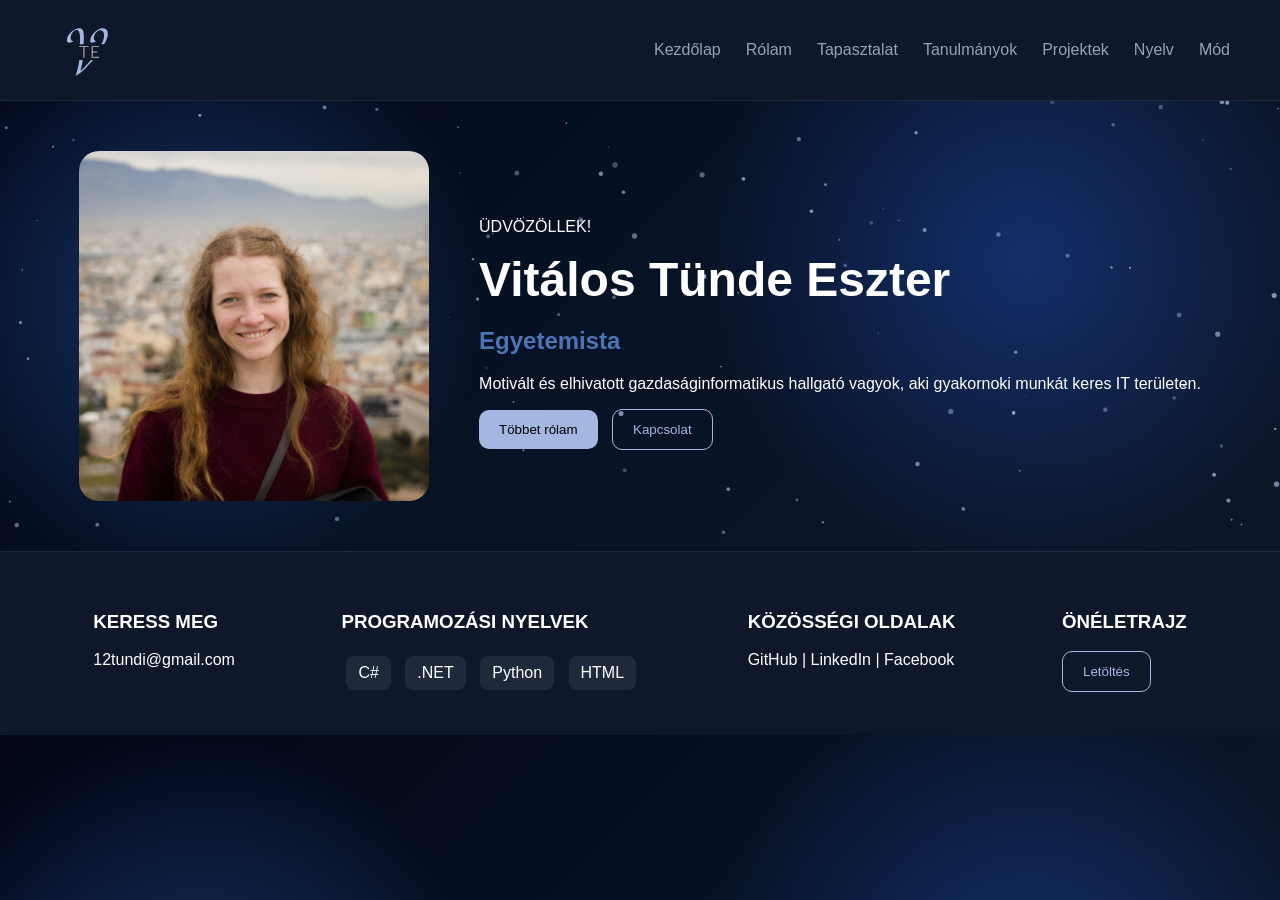
==== index.html @ da2421e7 "live footer contact links" ====
<!DOCTYPE html>
<html lang="hu">
<head>
    <meta charset="UTF-8">
    <meta name="viewport" content="width=device-width, initial-scale=1.0">
    <title>Vitálos Tünde Eszter</title>
    <link rel="icon" href="images/logo_sotet.ico" type="image/x-icon">

    <link rel="stylesheet" href="style.css">
</head>

<body>

<canvas id="stars-bg"></canvas>

<nav>
    <img src="images/logo_sotet.svg" alt="Logo">
    <ul>
        <li><a href="#">Kezdőlap</a></li>
        <li><a href="#">Rólam</a></li>
        <li><a href="#">Tapasztalat</a></li>
        <li><a href="#">Tanulmányok</a></li>
        <li><a href="#">Projektek</a></li>
        <li><a href="#">Nyelv</a></li>
        <li><a href="#">Mód</a></li>
    </ul>
</nav>


<section class="hero">
    <img src="images/profil.jpg" alt="profil kép">

    <div class="hero-text">
        <p>ÜDVÖZÖLLEK!</p>
        <h1>Vitálos Tünde Eszter</h1>
        <h2>Egyetemista</h2>

        <p>
            Motivált és elhivatott gazdaságinformatikus hallgató vagyok,
            aki gyakornoki munkát keres IT területen.
        </p>

        <button class="btn btn-primary">Többet rólam</button>
        <button class="btn btn-secondary">Kapcsolat</button>
    </div>
</section>


<footer>

    <div>
        <h3>KERESS MEG</h3>
        <p><a href="mailto:12tundi@gmail.com">12tundi@gmail.com</a></p>
    </div>

    <div>
        <h3>PROGRAMOZÁSI NYELVEK</h3>
        <span class="tag">C#</span>
        <span class="tag">.NET</span>
        <span class="tag">Python</span>
        <span class="tag">HTML</span>
    </div>

    <div>
        <h3>KÖZÖSSÉGI OLDALAK</h3>
        <p><a href="https://github.com/VitalosTunde" target="_blank" rel="noreferrer">GitHub</a> | <a href="https://www.linkedin.com/in/t%C3%BCnde-eszter-vit%C3%A1los-298bb1347/" target="_blank" rel="noreferrer">LinkedIn</a> | <a href="https://www.facebook.com/tundi.vitalos" target="_blank" rel="noreferrer">Facebook</a></p>
    </div>

    <div>
        <h3>ÖNÉLETRAJZ</h3>
        <button class="btn btn-secondary">Letöltés</button>
    </div>

</footer>

<script src="script.js"></script>
</body>
</html>
---- style.css ----
body {
    margin: 0;
    font-family: Arial, sans-serif;
    color: white;
    overflow-x: hidden;
    background:
        radial-gradient(circle at 80% 35%, rgba(37, 99, 235, 0.35), transparent 28%),
        radial-gradient(circle at 15% 40%, rgba(59, 130, 246, 0.32), transparent 25%),
        linear-gradient(135deg, #020617, #071225 45%, #0f172a);
}

#stars-bg {
    position: fixed;
    top: 0;
    left: 0;
    width: 100%;
    height: 100%;
    z-index: -2;
    pointer-events: none;
}

nav {
    display: flex;
    justify-content: space-between;
    align-items: center;
    padding: 20px 50px;
    background-color: #0f172a;
    border-bottom: 1px solid #1e293b;
}

nav img {
    height: 60px;
    width: auto;
}

nav ul {
    display: flex;
    list-style: none;
    gap: 25px;
}

nav a {
    text-decoration: none;
    color: #94a3b8;
}

nav a:hover {
    color: white;
}

.btn {
    transition: transform 0.2s ease, background-color 0.2s ease, color 0.2s ease;
}

.btn:hover {
    transform: scale(1.04);
}

footer a {
    color: white;
    text-decoration: none;
    transition: transform 0.2s ease, color 0.2s ease;
}

footer a:hover {
    color: #a4b7e0;
    transform: scale(1.04);
}

.hero {
    display: flex;
    align-items: center;
    justify-content: center;
    gap: 50px;
    padding: 50px;
}

.hero img {
    width: 350px;
    border-radius: 20px;
}

.hero-text h1 {
    font-size: 48px;
    margin: 10px 0;
}

.hero-text h2 {
    color: #4c75b6;
}

.btn {
    padding: 12px 20px;
    border-radius: 10px;
    border: none;
    cursor: pointer;
    margin-right: 10px;
}

.btn-primary {
    background: #a4b7e0;
    color: rgb(0, 0, 0);
}

.btn-secondary {
    background: transparent;
    border: 1px solid #a4b7e0;
    color: #a4b7e0;
}

footer {
    padding: 40px;
    display: flex;
    justify-content: space-around;
    border-top: 1px solid #1e293b;
    background-color: #0f172a;
}

.tag {
    background: #1e293b;
    padding: 8px 12px;
    border-radius: 8px;
    display: inline-block;
    margin: 5px;
}
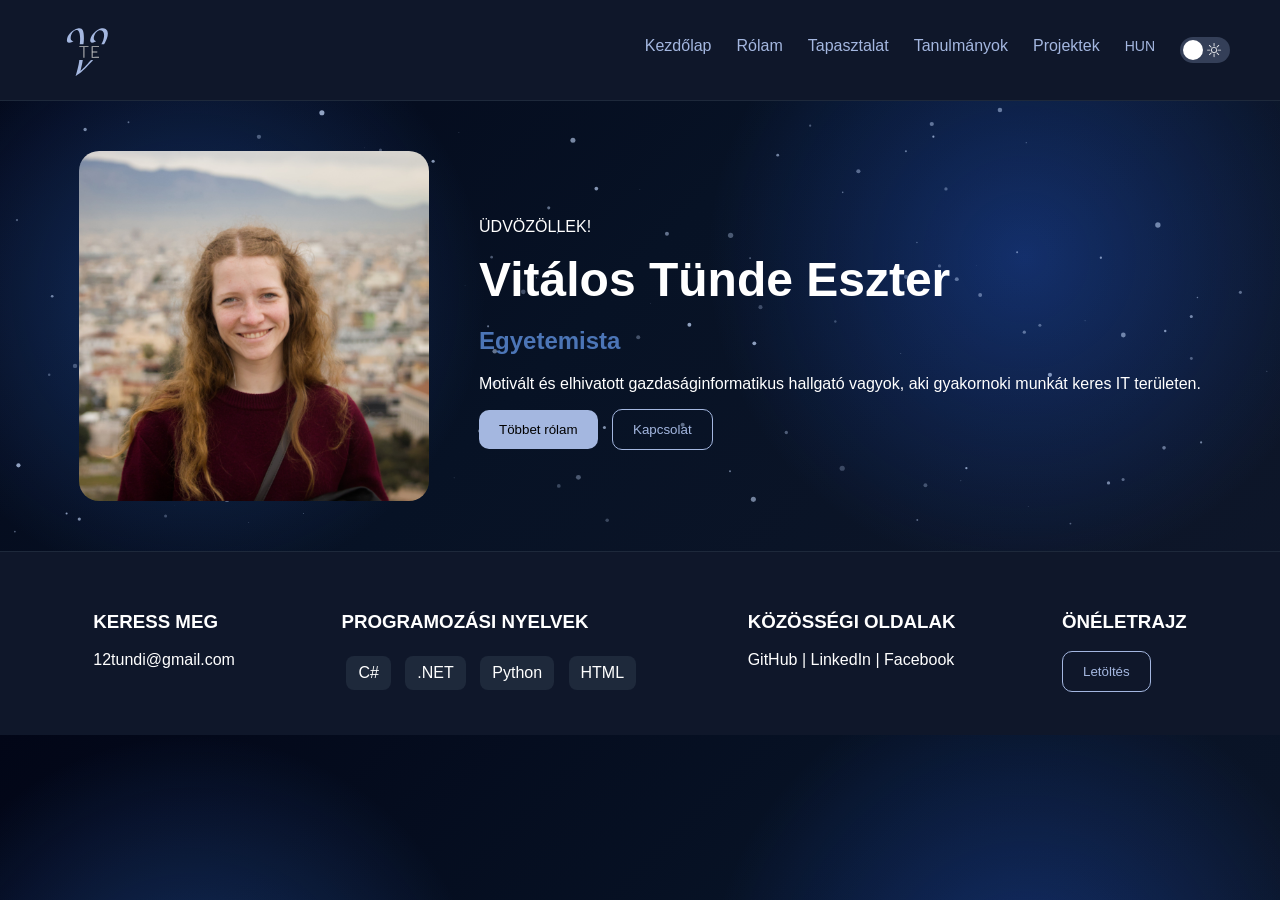
==== commit c19c3537: "Add light mode and translations" ====
--- a/index.html
+++ b/index.html
@@ -4,7 +4,7 @@
     <meta charset="UTF-8">
     <meta name="viewport" content="width=device-width, initial-scale=1.0">
     <title>Vitálos Tünde Eszter</title>
-    <link rel="icon" href="images/logo_sotet.ico" type="image/x-icon">
+    <link rel="icon" href="images/favicon.ico" type="image/x-icon">
 
     <link rel="stylesheet" href="style.css">
 </head>
@@ -21,8 +21,22 @@
         <li><a href="#">Tapasztalat</a></li>
         <li><a href="#">Tanulmányok</a></li>
         <li><a href="#">Projektek</a></li>
-        <li><a href="#">Nyelv</a></li>
-        <li><a href="#">Mód</a></li>
+        <li class="language-selector">
+            <span class="current-lang">HUN</span>
+            <div class="dropdown-menu">
+                <img src="images/english.svg" alt="English" onclick="changeLanguage('en')">
+                <img src="images/german.svg" alt="Deutsch" onclick="changeLanguage('de')">
+            </div>
+        </li>
+        <li class="mode-switch">
+            <label class="switch">
+                <input type="checkbox" id="mode-toggle" onclick="toggleMode()">
+                <span class="slider">
+                    <span class="icon sun"></span>
+                    <span class="icon moon"></span>
+                </span>
+            </label>
+        </li>
     </ul>
 </nav>
 
--- a/style.css
+++ b/style.css
@@ -1,12 +1,51 @@
+:root {
+    --bg-gradient: radial-gradient(circle at 80% 35%, rgba(37, 99, 235, 0.35), transparent 28%), radial-gradient(circle at 15% 40%, rgba(59, 130, 246, 0.32), transparent 25%), linear-gradient(135deg, #020617, #071225 45%, #0f172a);
+    --text-color: white;
+    --nav-bg: #0f172a;
+    --nav-border: #1e293b;
+    --nav-link-color: #a4b7e0;
+    --nav-link-color-rgb: 164, 183, 224;
+    --nav-link-hover: white;
+    --footer-link-hover: #a4b7e0;
+    --star-color: rgba(200, 220, 255, 1);
+    --btn-primary-bg: #a4b7e0;
+    --btn-primary-color: rgb(0, 0, 0);
+    --btn-secondary-bg: transparent;
+    --btn-secondary-border: #a4b7e0;
+    --btn-secondary-color: #a4b7e0;
+    --footer-bg: #0f172a;
+    --footer-border: #1e293b;
+    --tag-bg: #1e293b;
+    --hero-h2-color: #4c75b6;
+}
+
+.light-mode {
+    --bg-gradient: radial-gradient(circle at 80% 35%, rgba(26, 66, 151, 0.35), transparent 28%), radial-gradient(circle at 15% 40%, rgba(18, 40, 89, 0.35), transparent 25%), linear-gradient(135deg, #f8fafc, #e2e8f0 45%, #cbd5e1);
+    --text-color: #1e293b;
+    --nav-bg: #b8c6e3;
+    --nav-border: #9cb8dc;
+    --nav-link-color: #2d3c57;
+    --nav-link-color-rgb: 45, 60, 87;
+    --nav-link-hover: #000000;
+    --footer-link-hover: #eef6ff;
+    --star-color: rgb(0, 33, 91);
+    --btn-primary-bg: #1e293b;
+    --btn-primary-color: white;
+    --btn-secondary-bg: transparent;
+    --btn-secondary-border: #1e293b;
+    --btn-secondary-color: #1e293b;
+    --footer-bg: #b8c6e3;
+    --footer-border: #9cb8dc;
+    --tag-bg: #e2e8f0;
+    --hero-h2-color: #4c75b6;
+}
+
 body {
     margin: 0;
     font-family: Arial, sans-serif;
-    color: white;
+    color: var(--text-color);
     overflow-x: hidden;
-    background:
-        radial-gradient(circle at 80% 35%, rgba(37, 99, 235, 0.35), transparent 28%),
-        radial-gradient(circle at 15% 40%, rgba(59, 130, 246, 0.32), transparent 25%),
-        linear-gradient(135deg, #020617, #071225 45%, #0f172a);
+    background: var(--bg-gradient);
 }
 
 #stars-bg {
@@ -24,8 +63,8 @@
     justify-content: space-between;
     align-items: center;
     padding: 20px 50px;
-    background-color: #0f172a;
-    border-bottom: 1px solid #1e293b;
+    background-color: var(--nav-bg);
+    border-bottom: 1px solid var(--nav-border);
 }
 
 nav img {
@@ -41,11 +80,139 @@
 
 nav a {
     text-decoration: none;
-    color: #94a3b8;
-}
-
-nav a:hover {
-    color: white;
+    color: var(--nav-link-color);
+}
+
+nav a:hover,
+.current-lang:hover {
+    color: var(--nav-link-hover);
+}
+
+.language-selector {
+    position: relative;
+}
+
+.current-lang {
+    cursor: pointer;
+    font-size: 14px;
+    color: var(--nav-link-color);
+    transition: color 0.2s ease;
+}
+
+.current-lang:hover {
+    color: var(--nav-link-hover);
+}
+
+.mode-switch {
+    display: flex;
+    align-items: center;
+}
+
+.switch {
+    position: relative;
+    display: inline-block;
+    width: 50px;
+    height: 26px;
+}
+
+.switch input {
+    opacity: 0;
+    width: 0;
+    height: 0;
+}
+
+.slider {
+    position: absolute;
+    cursor: pointer;
+    top: 0;
+    left: 0;
+    right: 0;
+    bottom: 0;
+    background-color: rgba(var(--nav-link-color-rgb), 0.25);
+    border-radius: 34px;
+    transition: background-color 0.3s ease;
+}
+
+.slider:before {
+    position: absolute;
+    content: "";
+    height: 20px;
+    width: 20px;
+    left: 3px;
+    bottom: 3px;
+    background-color: white;
+    border-radius: 50%;
+    transition: transform 0.3s ease, background-color 0.3s ease;
+}
+
+.slider .icon {
+    position: absolute;
+    width: 16px;
+    height: 16px;
+    top: 5px;
+    opacity: 0.9;
+    transition: opacity 0.3s ease;
+}
+
+.slider .icon.sun {
+    left: 8px;
+    background-image: url("images/hold.svg");
+    background-size: contain;
+    background-repeat: no-repeat;
+}
+
+.slider .icon.moon {
+    right: 8px;
+    background-image: url("images/nap.svg");
+    background-size: contain;
+    background-repeat: no-repeat;
+}
+
+input:checked + .slider {
+    background-color: rgba(var(--nav-link-color-rgb), 0.45);
+}
+
+input:checked + .slider:before {
+    transform: translateX(24px);
+}
+
+input:not(:checked) + .slider .icon.sun,
+input:checked + .slider .icon.moon {
+    opacity: 0;
+}
+
+input:not(:checked) + .slider .icon.moon,
+input:checked + .slider .icon.sun {
+    opacity: 0.9;
+}
+
+.dropdown-menu {
+    position: absolute;
+    top: 100%;
+    right: 0;
+    background-color: var(--nav-bg);
+    border: 1px solid var(--nav-border);
+    border-radius: 8px;
+    padding: 10px;
+    display: none;
+    flex-direction: column;
+    gap: 10px;
+    z-index: 1000;
+}
+
+.language-selector:hover .dropdown-menu {
+    display: flex;
+}
+
+.dropdown-menu img {
+    width: 30px;
+    height: 20px;
+    cursor: pointer;
+    transition: transform 0.2s ease;
+}
+
+.dropdown-menu img:hover {
+    transform: scale(1.1);
 }
 
 .btn {
@@ -57,13 +224,13 @@
 }
 
 footer a {
-    color: white;
+    color: var(--text-color);
     text-decoration: none;
     transition: transform 0.2s ease, color 0.2s ease;
 }
 
 footer a:hover {
-    color: #a4b7e0;
+    color: var(--footer-link-hover);
     transform: scale(1.04);
 }
 
@@ -86,7 +253,7 @@
 }
 
 .hero-text h2 {
-    color: #4c75b6;
+    color: var(--hero-h2-color);
 }
 
 .btn {
@@ -98,28 +265,28 @@
 }
 
 .btn-primary {
-    background: #a4b7e0;
-    color: rgb(0, 0, 0);
+    background: var(--btn-primary-bg);
+    color: var(--btn-primary-color);
 }
 
 .btn-secondary {
-    background: transparent;
-    border: 1px solid #a4b7e0;
-    color: #a4b7e0;
+    background: var(--btn-secondary-bg);
+    border: 1px solid var(--btn-secondary-border);
+    color: var(--btn-secondary-color);
 }
 
 footer {
     padding: 40px;
     display: flex;
     justify-content: space-around;
-    border-top: 1px solid #1e293b;
-    background-color: #0f172a;
+    border-top: 1px solid var(--footer-border);
+    background-color: var(--footer-bg);
 }
 
 .tag {
-    background: #1e293b;
+    background: var(--tag-bg);
     padding: 8px 12px;
     border-radius: 8px;
     display: inline-block;
     margin: 5px;
-}+}
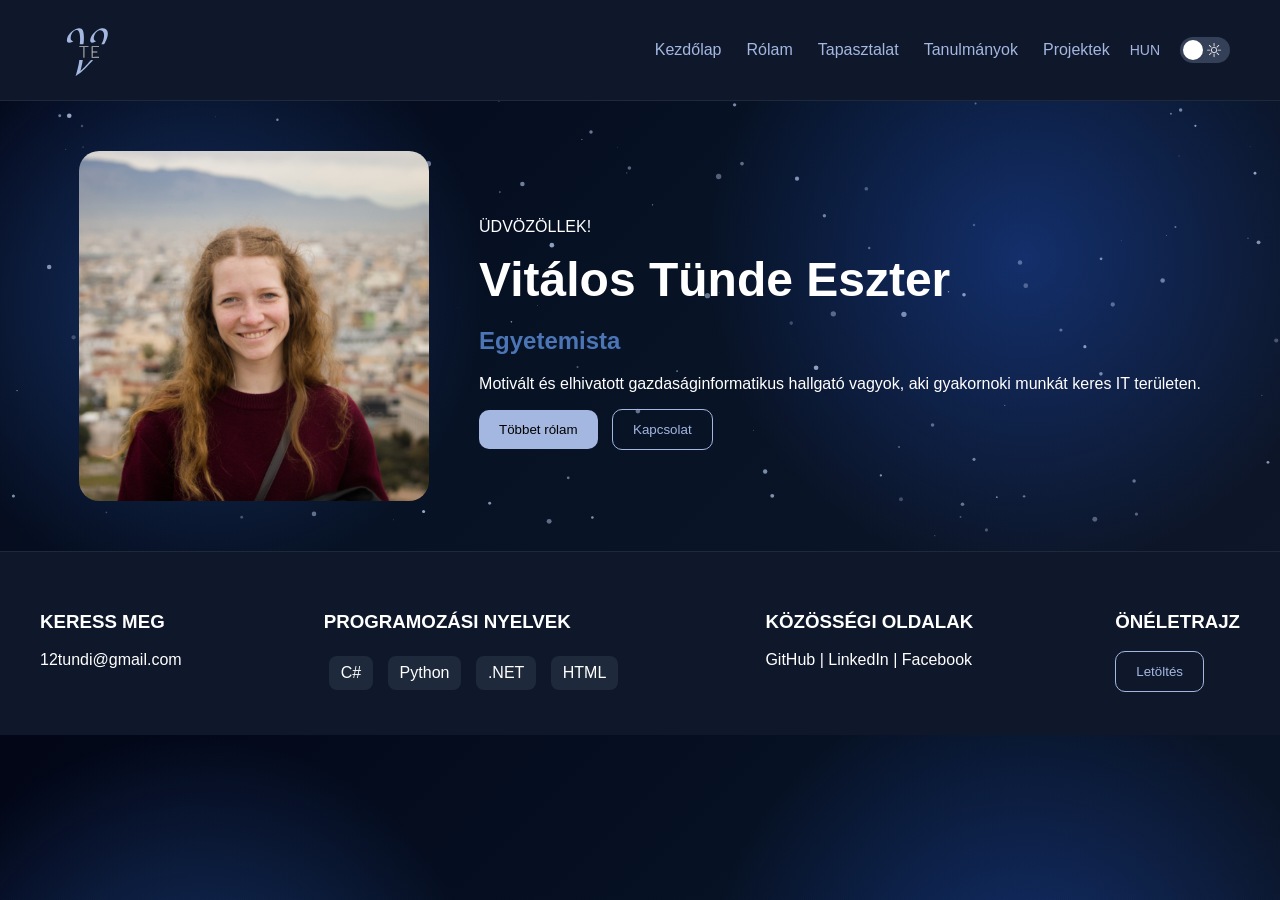
==== commit fdeee032: "responsive web design" ====
--- a/index.html
+++ b/index.html
@@ -15,29 +15,52 @@
 
 <nav>
     <img src="images/logo_sotet.svg" alt="Logo">
-    <ul>
-        <li><a href="#">Kezdőlap</a></li>
-        <li><a href="#">Rólam</a></li>
-        <li><a href="#">Tapasztalat</a></li>
-        <li><a href="#">Tanulmányok</a></li>
-        <li><a href="#">Projektek</a></li>
-        <li class="language-selector">
-            <span class="current-lang">HUN</span>
-            <div class="dropdown-menu">
-                <img src="images/english.svg" alt="English" onclick="changeLanguage('en')">
-                <img src="images/german.svg" alt="Deutsch" onclick="changeLanguage('de')">
+    <div class = "menu-container">
+        <ul class="nav-links">
+            <li><a href="#">Kezdőlap</a></li>
+            <li><a href="#">Rólam</a></li>
+            <li><a href="#">Tapasztalat</a></li>
+            <li><a href="#">Tanulmányok</a></li>
+            <li><a href="#">Projektek</a></li>
+        </ul>
+
+        <div class="nav-actions">
+            <div class="language-selector">
+                <span class="current-lang">HUN</span>
+                <div class="dropdown-menu">
+                    <img src="images/english.svg" alt="English" onclick="changeLanguage('en')">
+                    <img src="images/german.svg" alt="Deutsch" onclick="changeLanguage('de')">
+                </div>
             </div>
-        </li>
-        <li class="mode-switch">
-            <label class="switch">
-                <input type="checkbox" id="mode-toggle" onclick="toggleMode()">
-                <span class="slider">
-                    <span class="icon sun"></span>
-                    <span class="icon moon"></span>
-                </span>
-            </label>
-        </li>
-    </ul>
+
+            <div class="mode-switch">
+                <label class="switch">
+                    <input type="checkbox" id="mode-toggle" onclick="toggleMode()">
+                    <span class="slider">
+                        <span class="icon sun"></span>
+                        <span class="icon moon"></span>
+                    </span>
+                </label>
+            </div>
+
+            <div class="hamburger-menu">
+                <div class="hamburger">
+                    <span></span>
+                    <span></span>
+                    <span></span>
+                </div>
+
+                <ul class="hamburger-dropdown">
+                    <li><a href="#">Kezdőlap</a></li>
+                    <li><a href="#">Rólam</a></li>
+                    <li><a href="#">Tapasztalat</a></li>
+                    <li><a href="#">Tanulmányok</a></li>
+                    <li><a href="#">Projektek</a></li>
+                </ul>
+            </div>
+        </div>
+    </div>
+
 </nav>
 
 
@@ -54,8 +77,10 @@
             aki gyakornoki munkát keres IT területen.
         </p>
 
-        <button class="btn btn-primary">Többet rólam</button>
-        <button class="btn btn-secondary">Kapcsolat</button>
+        <div class="hero-buttons">
+            <button class="btn btn-primary">Többet rólam</button>
+            <button class="btn btn-secondary">Kapcsolat</button>
+        </div>
     </div>
 </section>
 
@@ -70,8 +95,8 @@
     <div>
         <h3>PROGRAMOZÁSI NYELVEK</h3>
         <span class="tag">C#</span>
+        <span class="tag">Python</span>
         <span class="tag">.NET</span>
-        <span class="tag">Python</span>
         <span class="tag">HTML</span>
     </div>
 
--- a/style.css
+++ b/style.css
@@ -67,10 +67,16 @@
     border-bottom: 1px solid var(--nav-border);
 }
 
+nav div {
+    display: flex;
+    align-items: right;
+    gap: 20px;
+}
+
 nav img {
     height: 60px;
     width: auto;
-}
+}   
 
 nav ul {
     display: flex;
@@ -81,6 +87,66 @@
 nav a {
     text-decoration: none;
     color: var(--nav-link-color);
+}
+
+.nav-actions {
+    display: flex;
+    align-items: center;
+    gap: 20px;
+}
+
+.hamburger-menu {
+    position: relative;
+    display: none;
+}
+
+.hamburger {
+    display: flex;
+    flex-direction: column;
+    gap: 5px;
+    cursor: pointer;
+}
+
+.hamburger span {
+    width: 33px;
+    height: 3px;
+    background-color: var(--nav-link-color);
+    border-radius: 999px;
+}
+
+.hamburger-dropdown {
+    position: absolute;
+    top: 100%;
+    right: 0;
+    background-color: var(--nav-bg);
+    border: 1px solid var(--nav-border);
+    border-radius: 8px;
+    padding: 18px 25px;
+    margin: 0 0 0 0;
+    display: none;
+    flex-direction: column;
+    gap: 18px;
+    z-index: 1000;
+    min-width: 180px;
+    list-style: none;
+}
+
+.hamburger-dropdown li {
+    text-align: center;
+}
+
+.hamburger-dropdown a {
+    color: var(--nav-link-color);
+    text-decoration: none;
+    font-size: 20px;
+}
+
+.hamburger-dropdown a:hover {
+    color: var(--nav-link-hover);
+}
+
+.hamburger-menu:hover .hamburger-dropdown {
+    display: flex;
 }
 
 nav a:hover,
@@ -97,6 +163,7 @@
     font-size: 14px;
     color: var(--nav-link-color);
     transition: color 0.2s ease;
+    place-content: center;
 }
 
 .current-lang:hover {
@@ -242,11 +309,6 @@
     padding: 50px;
 }
 
-.hero img {
-    width: 350px;
-    border-radius: 20px;
-}
-
 .hero-text h1 {
     font-size: 48px;
     margin: 10px 0;
@@ -278,7 +340,7 @@
 footer {
     padding: 40px;
     display: flex;
-    justify-content: space-around;
+    justify-content: space-between;
     border-top: 1px solid var(--footer-border);
     background-color: var(--footer-bg);
 }
@@ -290,3 +352,259 @@
     display: inline-block;
     margin: 5px;
 }
+
+@media (max-width: 800px) {
+
+    .nav-links {
+        display: none;
+    }
+
+    .hamburger-menu {
+        display: block;
+    }
+
+    .hero img {
+        width: 200px;
+        border-radius: 20px;
+    } 
+    .hero {
+        flex-direction: column;
+        align-items: center;
+        justify-content: flex-start;
+        gap: 20px;
+        padding: 40px 24px;
+        text-align: center;
+    }
+
+    .hero img {
+        width: min(78vw, 280px);
+        border-radius: 18px;
+        order: 2;
+        margin: 4px 0 8px;
+    }
+
+    .hero-text {
+        display: contents;
+    }
+
+    .hero-text p:first-child {
+        order: 0;
+        font-size: 16px;
+        margin: 0 0 4px;
+        letter-spacing: 1px;
+    }
+
+    .hero-text h1 {
+        order: 1;
+        width: calc(100vw - 32px);
+        max-width: none;
+        font-size: clamp(35px, 8vw, 55px);
+        line-height: 1.05;
+        margin: 0 auto;
+        text-align: center;
+    }
+
+    .hero-text h2 {
+        order: 3;
+        font-size: 24px;
+        margin: 0 0 6px;
+    }
+
+    .hero-text p:not(:first-child) {
+        order: 4;
+        max-width: none;
+        font-size: 18px;
+        line-height: 1.35;
+        margin: 0 auto 10px;
+        text-align: center;
+    }
+
+    .hero-buttons {
+        order: 5;
+        display: flex;
+        justify-content: center;
+        gap: 10px;
+        width: calc(100vw - 32px);
+        margin-top: 8px;
+    }
+
+    .hero .btn {
+        width: 130px;
+        margin: 0;
+        padding: 10px 12px;
+        font-size: 15px;
+    }
+
+    :root {
+        --bg-gradient:
+            radial-gradient(circle at 8% 18%, rgba(37, 99, 235, 0.35), transparent 32%),
+            radial-gradient(circle at 95% 72%, rgba(59, 130, 246, 0.32), transparent 34%),
+            linear-gradient(135deg, #020617, #071225 45%, #0f172a);
+    }
+
+    .light-mode {
+        --bg-gradient:
+            radial-gradient(circle at 8% 18%, rgba(26, 66, 151, 0.35), transparent 32%),
+            radial-gradient(circle at 95% 72%, rgba(18, 40, 89, 0.35), transparent 34%),
+            linear-gradient(135deg, #f8fafc, #e2e8f0 45%, #cbd5e1);
+    }
+
+    footer {
+        display: flex;
+        flex-direction: column;
+        align-items: center;
+        gap: 32px;
+        padding: 35px 24px;
+        text-align: center;
+    }
+
+    footer > div {
+        width: 100%;
+        display: flex;
+        flex-direction: column;
+        align-items: center;
+        text-align: center;
+    }
+
+    footer h3 {
+        font-size: 18px;
+        margin: 0 0 14px;
+        text-align: center;
+    }
+
+    footer p {
+        margin: 0;
+        font-size: 15px;
+        line-height: 1.4;
+    }
+
+    footer a {
+        text-align: center;
+    }
+
+    footer > div:nth-child(2) {
+        display: flex;
+        flex-direction: row;
+        flex-wrap: wrap;
+        justify-content: center;
+        gap: 8px;
+        max-width: 250px;
+    }
+
+    footer > div:nth-child(2) h3 {
+        width: 100%;
+        flex-basis: 100%;
+    }
+
+    footer .tag {
+        display: inline-block;
+        margin: 0;
+        font-size: 12px;
+        padding: 7px 11px;
+        border-radius: 8px;
+    }
+
+    footer > div:nth-child(3) p {
+        white-space: normal;
+        max-width: 260px;
+    }
+
+    footer > div:nth-child(4) .btn {
+        margin: 0;
+        width: 140px;
+    }
+
+}
+
+
+@media (min-width: 801px) and (max-width: 1024px) {
+
+    .nav-links {
+        display: none;
+    }
+
+    .hamburger-menu {
+        display: block;
+    }
+
+    .hero img {
+        width: 280px;
+        border-radius: 20px;
+    } 
+
+    footer {
+        display: grid;
+        grid-template-columns: repeat(4, 1fr);
+        gap: 20px;
+        padding: 30px 25px;
+        text-align: center;
+        align-items: start;
+    }
+
+    footer > div {
+        display: flex;
+        flex-direction: column;
+        align-items: center;
+        text-align: center;
+    }
+
+    footer h3 {
+        text-align: center;
+        width: 100%;
+        font-size: 17px;
+    }
+
+    footer a {
+        text-align: center;
+    }
+
+    footer > div:nth-child(2) {
+        display: grid;
+        grid-template-columns: repeat(4, auto);
+        justify-content: center;
+        justify-items: center;
+        column-gap: 6px;
+        row-gap: 10px;
+    }
+
+    footer > div:nth-child(2) h3 {
+        grid-column: 1 / -1;
+    }
+
+    footer > div:nth-child(2) .tag {
+        display: inline-block;
+        width: fit-content;
+        margin: 0;
+        padding: 5px 7px;
+        font-size: 13px;
+        white-space: nowrap;
+    }
+
+    footer > div:nth-child(3) p {
+        white-space: nowrap;
+        margin: 16px 0 0;
+    }
+
+    footer > div:nth-child(3) a {
+        display: inline;
+        white-space: nowrap;
+    }
+
+}
+
+@media (min-width: 1025px) {
+
+    .nav-links {
+        display: flex;
+    }
+
+    .hamburger-menu {
+        display: none;
+    }
+
+    .hero img {
+        width: 350px;
+        border-radius: 20px;
+    }  
+
+}
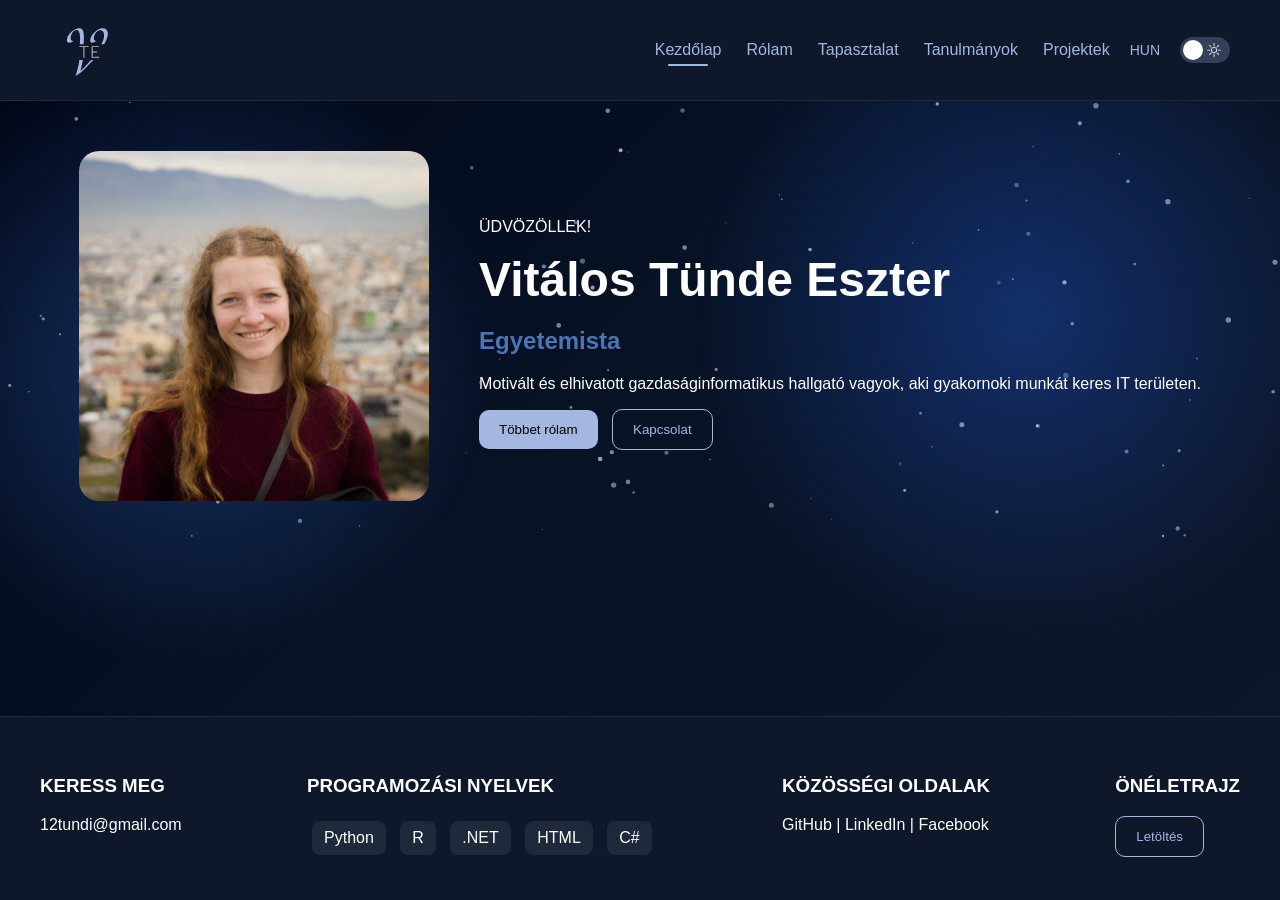
==== commit 26c7b881: "Add multilingual experience and education views" ====
--- a/index.html
+++ b/index.html
@@ -17,10 +17,10 @@
     <img src="images/logo_sotet.svg" alt="Logo">
     <div class = "menu-container">
         <ul class="nav-links">
-            <li><a href="#">Kezdőlap</a></li>
+            <li><a href="#home" aria-current="page">Kezdőlap</a></li>
             <li><a href="#">Rólam</a></li>
-            <li><a href="#">Tapasztalat</a></li>
-            <li><a href="#">Tanulmányok</a></li>
+            <li><a href="#experience">Tapasztalat</a></li>
+            <li><a href="#studies">Tanulmányok</a></li>
             <li><a href="#">Projektek</a></li>
         </ul>
 
@@ -51,10 +51,10 @@
                 </div>
 
                 <ul class="hamburger-dropdown">
-                    <li><a href="#">Kezdőlap</a></li>
+                    <li><a href="#home" aria-current="page">Kezdőlap</a></li>
                     <li><a href="#">Rólam</a></li>
-                    <li><a href="#">Tapasztalat</a></li>
-                    <li><a href="#">Tanulmányok</a></li>
+                    <li><a href="#experience">Tapasztalat</a></li>
+                    <li><a href="#studies">Tanulmányok</a></li>
                     <li><a href="#">Projektek</a></li>
                 </ul>
             </div>
@@ -64,7 +64,8 @@
 </nav>
 
 
-<section class="hero">
+<main>
+<section class="hero" id="home">
     <img src="images/profil.jpg" alt="profil kép">
 
     <div class="hero-text">
@@ -83,7 +84,9 @@
         </div>
     </div>
 </section>
-
+<section class="timeline-page" id="experience" aria-labelledby="experience-title" hidden></section>
+<section class="timeline-page" id="studies" aria-labelledby="studies-title" hidden></section>
+</main>
 
 <footer>
 
@@ -94,10 +97,15 @@
 
     <div>
         <h3>PROGRAMOZÁSI NYELVEK</h3>
+        <span class="tag-row">
+        <span class="tag">Python</span>
+        <span class="tag">R</span>
+        <span class="tag">.NET</span>
+        </span>
+        <span class="tag-row">
+        <span class="tag">HTML</span>
         <span class="tag">C#</span>
-        <span class="tag">Python</span>
-        <span class="tag">.NET</span>
-        <span class="tag">HTML</span>
+        </span>
     </div>
 
     <div>
--- a/style.css
+++ b/style.css
@@ -40,12 +40,153 @@
     --hero-h2-color: #4c75b6;
 }
 
+html {
+    min-height: 100%;
+}
+
 body {
     margin: 0;
     font-family: Arial, sans-serif;
     color: var(--text-color);
     overflow-x: hidden;
     background: var(--bg-gradient);
+    background-attachment: fixed;
+    min-height: 100vh;
+    display: flex;
+    flex-direction: column;
+}
+
+main {
+    flex: 1;
+    min-width: 0;
+}
+
+[hidden] {
+    display: none !important;
+}
+
+.timeline-page {
+    box-sizing: border-box;
+    width: min(100%, 1000px);
+    margin: 0 auto;
+    padding: 64px 40px 80px;
+}
+
+.timeline-page > h1 {
+    font-family: Georgia, 'Times New Roman', serif;
+    font-size: clamp(36px, 5vw, 56px);
+    line-height: 1.15;
+    margin: 0 0 40px;
+    overflow-wrap: anywhere;
+}
+
+.timeline {
+    position: relative;
+    list-style: none;
+    padding: 0 0 0 36px;
+    margin: 0;
+    display: grid;
+    gap: 20px;
+}
+
+.timeline::before {
+    content: '';
+    position: absolute;
+    top: 12px;
+    bottom: 12px;
+    left: 6px;
+    width: 2px;
+    background: linear-gradient(var(--nav-link-color), var(--hero-h2-color));
+    border-radius: 2px;
+}
+
+.timeline-card {
+    position: relative;
+    padding: 28px 30px;
+    border: 1px solid rgba(var(--nav-link-color-rgb), 0.18);
+    border-radius: 18px;
+    background: #0f172a;
+    box-shadow: 0 8px 28px rgba(2, 6, 23, 0.12);
+    overflow-wrap: anywhere;
+}
+
+.timeline-card::before {
+    content: '';
+    position: absolute;
+    left: -37px;
+    top: 33px;
+    width: 10px;
+    height: 10px;
+    border-radius: 50%;
+    background: var(--nav-link-color);
+    border: 2px solid var(--nav-bg);
+    box-shadow: 0 0 0 3px rgba(var(--nav-link-color-rgb), 0.13);
+}
+
+.timeline-card h2 {
+    margin: 0 0 10px;
+    font-size: 21px;
+    line-height: 1.4;
+}
+
+.timeline-card p {
+    margin: 6px 0;
+    color: var(--nav-link-color);
+    font-size: 16px;
+    line-height: 1.6;
+}
+
+.timeline-date {
+    display: block;
+    margin-top: 6px;
+    color: #fff;
+    font-size: 16px;
+    font-style: italic;
+    font-weight: 400;
+    line-height: 1.6;
+}
+
+.light-mode .timeline-card {
+    background: var(--nav-bg);
+    border-color: var(--hero-h2-color);
+    color: var(--text-color);
+}
+
+.light-mode .timeline-card p {
+    color: var(--nav-link-color);
+}
+
+.light-mode .timeline-date {
+    color: var(--text-color);
+}
+
+@media (max-width: 800px) {
+    .timeline-page {
+        padding: 40px 24px 56px;
+    }
+
+    .timeline-page > h1 {
+        margin-bottom: 28px;
+    }
+
+    .timeline {
+        padding-left: 26px;
+        gap: 16px;
+    }
+
+    .timeline-card {
+        padding: 22px 20px;
+        border-radius: 14px;
+    }
+
+    .timeline-card::before {
+        left: -27px;
+        top: 27px;
+    }
+
+    .timeline-card h2 {
+        font-size: 19px;
+    }
 }
 
 #stars-bg {
@@ -145,7 +286,24 @@
     color: var(--nav-link-hover);
 }
 
-.hamburger-menu:hover .hamburger-dropdown {
+nav a[aria-current="page"] {
+    position: relative;
+    display: inline-block;
+}
+
+nav a[aria-current="page"]::after {
+    content: "";
+    position: absolute;
+    left: 20%;
+    right: 20%;
+    bottom: -7px;
+    height: 2px;
+    border-radius: 999px;
+    background-color: var(--nav-link-color);
+}
+
+.hamburger-menu:hover .hamburger-dropdown,
+.hamburger-menu.open .hamburger-dropdown {
     display: flex;
 }
 
@@ -267,7 +425,8 @@
     z-index: 1000;
 }
 
-.language-selector:hover .dropdown-menu {
+.language-selector:hover .dropdown-menu,
+.language-selector.open .dropdown-menu {
     display: flex;
 }
 
@@ -483,17 +642,27 @@
     }
 
     footer > div:nth-child(2) {
-        display: flex;
-        flex-direction: row;
-        flex-wrap: wrap;
+        display: grid;
+        grid-template-columns: repeat(6, 1fr);
         justify-content: center;
         gap: 8px;
         max-width: 250px;
     }
 
     footer > div:nth-child(2) h3 {
-        width: 100%;
-        flex-basis: 100%;
+        grid-column: 1 / -1;
+    }
+
+    footer > div:nth-child(2) .tag {
+        grid-column: span 2;
+    }
+
+    footer > div:nth-child(2) .tag:nth-of-type(4) {
+        grid-column: 2 / span 2;
+    }
+
+    footer > div:nth-child(2) .tag:nth-of-type(5) {
+        grid-column: 4 / span 2;
     }
 
     footer .tag {
@@ -560,7 +729,7 @@
 
     footer > div:nth-child(2) {
         display: grid;
-        grid-template-columns: repeat(4, auto);
+        grid-template-columns: repeat(6, auto);
         justify-content: center;
         justify-items: center;
         column-gap: 6px;
@@ -572,6 +741,7 @@
     }
 
     footer > div:nth-child(2) .tag {
+        grid-column: span 2;
         display: inline-block;
         width: fit-content;
         margin: 0;
@@ -580,6 +750,14 @@
         white-space: nowrap;
     }
 
+    footer > div:nth-child(2) .tag:nth-of-type(4) {
+        grid-column: 2 / span 2;
+    }
+
+    footer > div:nth-child(2) .tag:nth-of-type(5) {
+        grid-column: 4 / span 2;
+    }
+
     footer > div:nth-child(3) p {
         white-space: nowrap;
         margin: 16px 0 0;
@@ -590,6 +768,21 @@
         white-space: nowrap;
     }
 
+}
+
+@media (max-width: 1024px) {
+    footer > div:nth-child(2) {
+        display: flex;
+        flex-direction: column;
+        align-items: center;
+        gap: 8px;
+    }
+
+    footer .tag-row {
+        display: flex;
+        justify-content: center;
+        gap: 6px;
+    }
 }
 
 @media (min-width: 1025px) {
@@ -607,4 +800,4 @@
         border-radius: 20px;
     }  
 
-}+}
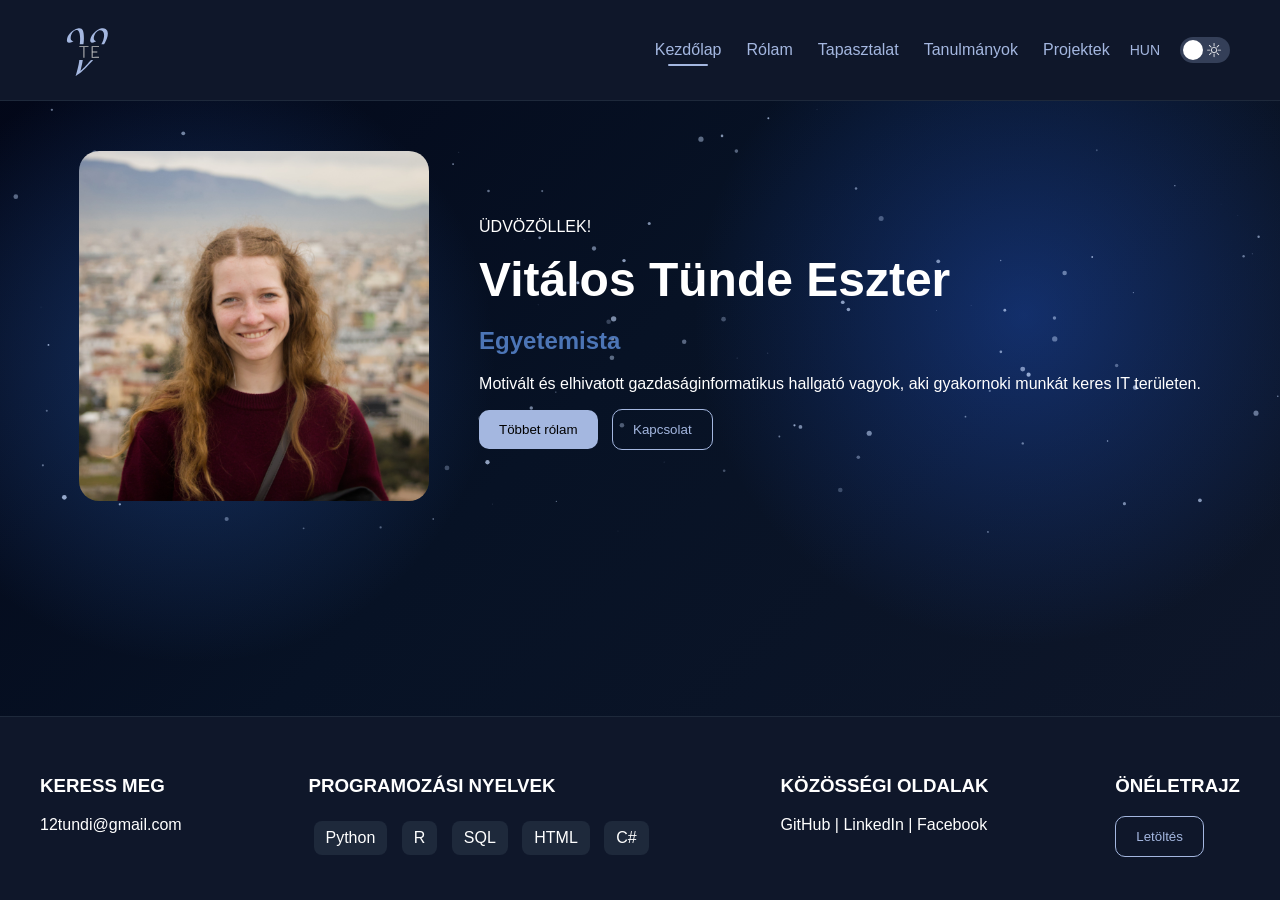
==== commit a56a11ce: "Replace .NET with SQL and match section heading fonts" ====
--- a/index.html
+++ b/index.html
@@ -100,7 +100,7 @@
         <span class="tag-row">
         <span class="tag">Python</span>
         <span class="tag">R</span>
-        <span class="tag">.NET</span>
+        <span class="tag">SQL</span>
         </span>
         <span class="tag-row">
         <span class="tag">HTML</span>
--- a/style.css
+++ b/style.css
@@ -73,7 +73,7 @@
 }
 
 .timeline-page > h1 {
-    font-family: Georgia, 'Times New Roman', serif;
+    font-family: inherit;
     font-size: clamp(36px, 5vw, 56px);
     line-height: 1.15;
     margin: 0 0 40px;
@@ -200,6 +200,9 @@
 }
 
 nav {
+    position: sticky;
+    top: 0;
+    z-index: 1100;
     display: flex;
     justify-content: space-between;
     align-items: center;
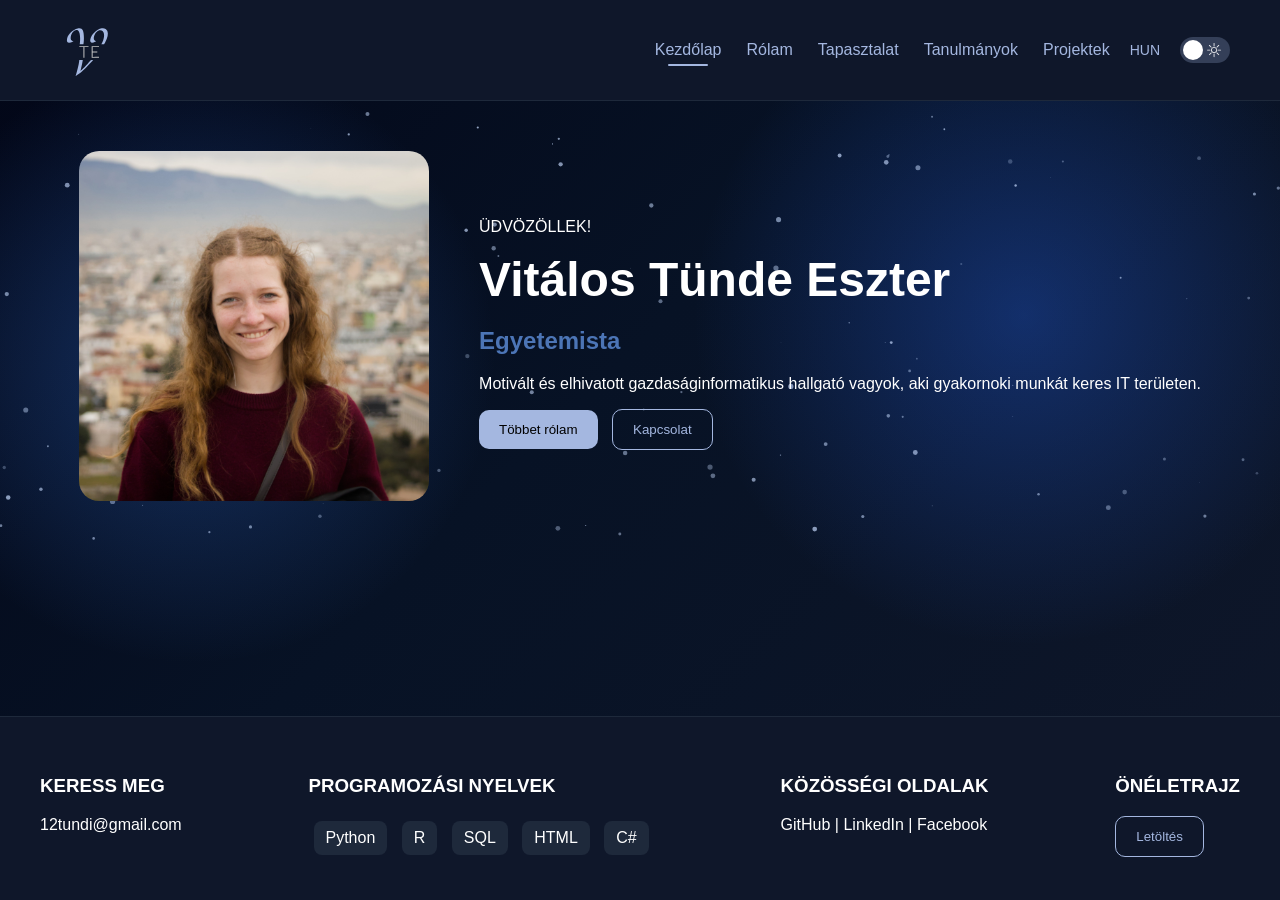
==== commit 32315da3: "Split portfolio pages, translations and responsive styles" ====
--- a/index.html
+++ b/index.html
@@ -7,9 +7,10 @@
     <link rel="icon" href="images/favicon.ico" type="image/x-icon">
 
     <link rel="stylesheet" href="style.css">
+    <link rel="stylesheet" href="responsive.css">
 </head>
 
-<body>
+<body data-page="home">
 
 <canvas id="stars-bg"></canvas>
 
@@ -17,11 +18,11 @@
     <img src="images/logo_sotet.svg" alt="Logo">
     <div class = "menu-container">
         <ul class="nav-links">
-            <li><a href="#home" aria-current="page">Kezdőlap</a></li>
-            <li><a href="#">Rólam</a></li>
-            <li><a href="#experience">Tapasztalat</a></li>
-            <li><a href="#studies">Tanulmányok</a></li>
-            <li><a href="#">Projektek</a></li>
+            <li><a href="index.html" aria-current="page">Kezdőlap</a></li>
+            <li><a href="about.html">Rólam</a></li>
+            <li><a href="experience.html">Tapasztalat</a></li>
+            <li><a href="studies.html">Tanulmányok</a></li>
+            <li><a href="projects.html">Projektek</a></li>
         </ul>
 
         <div class="nav-actions">
@@ -51,11 +52,11 @@
                 </div>
 
                 <ul class="hamburger-dropdown">
-                    <li><a href="#home" aria-current="page">Kezdőlap</a></li>
-                    <li><a href="#">Rólam</a></li>
-                    <li><a href="#experience">Tapasztalat</a></li>
-                    <li><a href="#studies">Tanulmányok</a></li>
-                    <li><a href="#">Projektek</a></li>
+                    <li><a href="index.html" aria-current="page">Kezdőlap</a></li>
+                    <li><a href="about.html">Rólam</a></li>
+                    <li><a href="experience.html">Tapasztalat</a></li>
+                    <li><a href="studies.html">Tanulmányok</a></li>
+                    <li><a href="projects.html">Projektek</a></li>
                 </ul>
             </div>
         </div>
@@ -84,8 +85,6 @@
         </div>
     </div>
 </section>
-<section class="timeline-page" id="experience" aria-labelledby="experience-title" hidden></section>
-<section class="timeline-page" id="studies" aria-labelledby="studies-title" hidden></section>
 </main>
 
 <footer>
@@ -121,5 +120,6 @@
 </footer>
 
 <script src="script.js"></script>
+<script src="language.js"></script>
 </body>
 </html>
--- a/style.css
+++ b/style.css
@@ -160,35 +160,6 @@
     color: var(--text-color);
 }
 
-@media (max-width: 800px) {
-    .timeline-page {
-        padding: 40px 24px 56px;
-    }
-
-    .timeline-page > h1 {
-        margin-bottom: 28px;
-    }
-
-    .timeline {
-        padding-left: 26px;
-        gap: 16px;
-    }
-
-    .timeline-card {
-        padding: 22px 20px;
-        border-radius: 14px;
-    }
-
-    .timeline-card::before {
-        left: -27px;
-        top: 27px;
-    }
-
-    .timeline-card h2 {
-        font-size: 19px;
-    }
-}
-
 #stars-bg {
     position: fixed;
     top: 0;
@@ -514,293 +485,3 @@
     display: inline-block;
     margin: 5px;
 }
-
-@media (max-width: 800px) {
-
-    .nav-links {
-        display: none;
-    }
-
-    .hamburger-menu {
-        display: block;
-    }
-
-    .hero img {
-        width: 200px;
-        border-radius: 20px;
-    } 
-    .hero {
-        flex-direction: column;
-        align-items: center;
-        justify-content: flex-start;
-        gap: 20px;
-        padding: 40px 24px;
-        text-align: center;
-    }
-
-    .hero img {
-        width: min(78vw, 280px);
-        border-radius: 18px;
-        order: 2;
-        margin: 4px 0 8px;
-    }
-
-    .hero-text {
-        display: contents;
-    }
-
-    .hero-text p:first-child {
-        order: 0;
-        font-size: 16px;
-        margin: 0 0 4px;
-        letter-spacing: 1px;
-    }
-
-    .hero-text h1 {
-        order: 1;
-        width: calc(100vw - 32px);
-        max-width: none;
-        font-size: clamp(35px, 8vw, 55px);
-        line-height: 1.05;
-        margin: 0 auto;
-        text-align: center;
-    }
-
-    .hero-text h2 {
-        order: 3;
-        font-size: 24px;
-        margin: 0 0 6px;
-    }
-
-    .hero-text p:not(:first-child) {
-        order: 4;
-        max-width: none;
-        font-size: 18px;
-        line-height: 1.35;
-        margin: 0 auto 10px;
-        text-align: center;
-    }
-
-    .hero-buttons {
-        order: 5;
-        display: flex;
-        justify-content: center;
-        gap: 10px;
-        width: calc(100vw - 32px);
-        margin-top: 8px;
-    }
-
-    .hero .btn {
-        width: 130px;
-        margin: 0;
-        padding: 10px 12px;
-        font-size: 15px;
-    }
-
-    :root {
-        --bg-gradient:
-            radial-gradient(circle at 8% 18%, rgba(37, 99, 235, 0.35), transparent 32%),
-            radial-gradient(circle at 95% 72%, rgba(59, 130, 246, 0.32), transparent 34%),
-            linear-gradient(135deg, #020617, #071225 45%, #0f172a);
-    }
-
-    .light-mode {
-        --bg-gradient:
-            radial-gradient(circle at 8% 18%, rgba(26, 66, 151, 0.35), transparent 32%),
-            radial-gradient(circle at 95% 72%, rgba(18, 40, 89, 0.35), transparent 34%),
-            linear-gradient(135deg, #f8fafc, #e2e8f0 45%, #cbd5e1);
-    }
-
-    footer {
-        display: flex;
-        flex-direction: column;
-        align-items: center;
-        gap: 32px;
-        padding: 35px 24px;
-        text-align: center;
-    }
-
-    footer > div {
-        width: 100%;
-        display: flex;
-        flex-direction: column;
-        align-items: center;
-        text-align: center;
-    }
-
-    footer h3 {
-        font-size: 18px;
-        margin: 0 0 14px;
-        text-align: center;
-    }
-
-    footer p {
-        margin: 0;
-        font-size: 15px;
-        line-height: 1.4;
-    }
-
-    footer a {
-        text-align: center;
-    }
-
-    footer > div:nth-child(2) {
-        display: grid;
-        grid-template-columns: repeat(6, 1fr);
-        justify-content: center;
-        gap: 8px;
-        max-width: 250px;
-    }
-
-    footer > div:nth-child(2) h3 {
-        grid-column: 1 / -1;
-    }
-
-    footer > div:nth-child(2) .tag {
-        grid-column: span 2;
-    }
-
-    footer > div:nth-child(2) .tag:nth-of-type(4) {
-        grid-column: 2 / span 2;
-    }
-
-    footer > div:nth-child(2) .tag:nth-of-type(5) {
-        grid-column: 4 / span 2;
-    }
-
-    footer .tag {
-        display: inline-block;
-        margin: 0;
-        font-size: 12px;
-        padding: 7px 11px;
-        border-radius: 8px;
-    }
-
-    footer > div:nth-child(3) p {
-        white-space: normal;
-        max-width: 260px;
-    }
-
-    footer > div:nth-child(4) .btn {
-        margin: 0;
-        width: 140px;
-    }
-
-}
-
-
-@media (min-width: 801px) and (max-width: 1024px) {
-
-    .nav-links {
-        display: none;
-    }
-
-    .hamburger-menu {
-        display: block;
-    }
-
-    .hero img {
-        width: 280px;
-        border-radius: 20px;
-    } 
-
-    footer {
-        display: grid;
-        grid-template-columns: repeat(4, 1fr);
-        gap: 20px;
-        padding: 30px 25px;
-        text-align: center;
-        align-items: start;
-    }
-
-    footer > div {
-        display: flex;
-        flex-direction: column;
-        align-items: center;
-        text-align: center;
-    }
-
-    footer h3 {
-        text-align: center;
-        width: 100%;
-        font-size: 17px;
-    }
-
-    footer a {
-        text-align: center;
-    }
-
-    footer > div:nth-child(2) {
-        display: grid;
-        grid-template-columns: repeat(6, auto);
-        justify-content: center;
-        justify-items: center;
-        column-gap: 6px;
-        row-gap: 10px;
-    }
-
-    footer > div:nth-child(2) h3 {
-        grid-column: 1 / -1;
-    }
-
-    footer > div:nth-child(2) .tag {
-        grid-column: span 2;
-        display: inline-block;
-        width: fit-content;
-        margin: 0;
-        padding: 5px 7px;
-        font-size: 13px;
-        white-space: nowrap;
-    }
-
-    footer > div:nth-child(2) .tag:nth-of-type(4) {
-        grid-column: 2 / span 2;
-    }
-
-    footer > div:nth-child(2) .tag:nth-of-type(5) {
-        grid-column: 4 / span 2;
-    }
-
-    footer > div:nth-child(3) p {
-        white-space: nowrap;
-        margin: 16px 0 0;
-    }
-
-    footer > div:nth-child(3) a {
-        display: inline;
-        white-space: nowrap;
-    }
-
-}
-
-@media (max-width: 1024px) {
-    footer > div:nth-child(2) {
-        display: flex;
-        flex-direction: column;
-        align-items: center;
-        gap: 8px;
-    }
-
-    footer .tag-row {
-        display: flex;
-        justify-content: center;
-        gap: 6px;
-    }
-}
-
-@media (min-width: 1025px) {
-
-    .nav-links {
-        display: flex;
-    }
-
-    .hamburger-menu {
-        display: none;
-    }
-
-    .hero img {
-        width: 350px;
-        border-radius: 20px;
-    }  
-
-}
--- a/responsive.css
+++ b/responsive.css
@@ -0,0 +1,317 @@
+@media (max-width: 800px) {
+    .timeline-page {
+        padding: 40px 24px 56px;
+    }
+
+    .timeline-page > h1 {
+        margin-bottom: 28px;
+    }
+
+    .timeline {
+        padding-left: 26px;
+        gap: 16px;
+    }
+
+    .timeline-card {
+        padding: 22px 20px;
+        border-radius: 14px;
+    }
+
+    .timeline-card::before {
+        left: -27px;
+        top: 27px;
+    }
+
+    .timeline-card h2 {
+        font-size: 19px;
+    }
+}
+
+@media (max-width: 800px) {
+
+    .nav-links {
+        display: none;
+    }
+
+    .hamburger-menu {
+        display: block;
+    }
+
+    .hero img {
+        width: 200px;
+        border-radius: 20px;
+    } 
+    .hero {
+        flex-direction: column;
+        align-items: center;
+        justify-content: flex-start;
+        gap: 20px;
+        padding: 40px 24px;
+        text-align: center;
+    }
+
+    .hero img {
+        width: min(78vw, 280px);
+        border-radius: 18px;
+        order: 2;
+        margin: 4px 0 8px;
+    }
+
+    .hero-text {
+        display: contents;
+    }
+
+    .hero-text p:first-child {
+        order: 0;
+        font-size: 16px;
+        margin: 0 0 4px;
+        letter-spacing: 1px;
+    }
+
+    .hero-text h1 {
+        order: 1;
+        width: calc(100vw - 32px);
+        max-width: none;
+        font-size: clamp(35px, 8vw, 55px);
+        line-height: 1.05;
+        margin: 0 auto;
+        text-align: center;
+    }
+
+    .hero-text h2 {
+        order: 3;
+        font-size: 24px;
+        margin: 0 0 6px;
+    }
+
+    .hero-text p:not(:first-child) {
+        order: 4;
+        max-width: none;
+        font-size: 18px;
+        line-height: 1.35;
+        margin: 0 auto 10px;
+        text-align: center;
+    }
+
+    .hero-buttons {
+        order: 5;
+        display: flex;
+        justify-content: center;
+        gap: 10px;
+        width: calc(100vw - 32px);
+        margin-top: 8px;
+    }
+
+    .hero .btn {
+        width: 130px;
+        margin: 0;
+        padding: 10px 12px;
+        font-size: 15px;
+    }
+
+    :root {
+        --bg-gradient:
+            radial-gradient(circle at 8% 18%, rgba(37, 99, 235, 0.35), transparent 32%),
+            radial-gradient(circle at 95% 72%, rgba(59, 130, 246, 0.32), transparent 34%),
+            linear-gradient(135deg, #020617, #071225 45%, #0f172a);
+    }
+
+    .light-mode {
+        --bg-gradient:
+            radial-gradient(circle at 8% 18%, rgba(26, 66, 151, 0.35), transparent 32%),
+            radial-gradient(circle at 95% 72%, rgba(18, 40, 89, 0.35), transparent 34%),
+            linear-gradient(135deg, #f8fafc, #e2e8f0 45%, #cbd5e1);
+    }
+
+    footer {
+        display: flex;
+        flex-direction: column;
+        align-items: center;
+        gap: 32px;
+        padding: 35px 24px;
+        text-align: center;
+    }
+
+    footer > div {
+        width: 100%;
+        display: flex;
+        flex-direction: column;
+        align-items: center;
+        text-align: center;
+    }
+
+    footer h3 {
+        font-size: 18px;
+        margin: 0 0 14px;
+        text-align: center;
+    }
+
+    footer p {
+        margin: 0;
+        font-size: 15px;
+        line-height: 1.4;
+    }
+
+    footer a {
+        text-align: center;
+    }
+
+    footer > div:nth-child(2) {
+        display: grid;
+        grid-template-columns: repeat(6, 1fr);
+        justify-content: center;
+        gap: 8px;
+        max-width: 250px;
+    }
+
+    footer > div:nth-child(2) h3 {
+        grid-column: 1 / -1;
+    }
+
+    footer > div:nth-child(2) .tag {
+        grid-column: span 2;
+    }
+
+    footer > div:nth-child(2) .tag:nth-of-type(4) {
+        grid-column: 2 / span 2;
+    }
+
+    footer > div:nth-child(2) .tag:nth-of-type(5) {
+        grid-column: 4 / span 2;
+    }
+
+    footer .tag {
+        display: inline-block;
+        margin: 0;
+        font-size: 12px;
+        padding: 7px 11px;
+        border-radius: 8px;
+    }
+
+    footer > div:nth-child(3) p {
+        white-space: normal;
+        max-width: 260px;
+    }
+
+    footer > div:nth-child(4) .btn {
+        margin: 0;
+        width: 140px;
+    }
+
+}
+
+@media (min-width: 801px) and (max-width: 1024px) {
+
+    .nav-links {
+        display: none;
+    }
+
+    .hamburger-menu {
+        display: block;
+    }
+
+    .hero img {
+        width: 280px;
+        border-radius: 20px;
+    } 
+
+    footer {
+        display: grid;
+        grid-template-columns: repeat(4, 1fr);
+        gap: 20px;
+        padding: 30px 25px;
+        text-align: center;
+        align-items: start;
+    }
+
+    footer > div {
+        display: flex;
+        flex-direction: column;
+        align-items: center;
+        text-align: center;
+    }
+
+    footer h3 {
+        text-align: center;
+        width: 100%;
+        font-size: 17px;
+    }
+
+    footer a {
+        text-align: center;
+    }
+
+    footer > div:nth-child(2) {
+        display: grid;
+        grid-template-columns: repeat(6, auto);
+        justify-content: center;
+        justify-items: center;
+        column-gap: 6px;
+        row-gap: 10px;
+    }
+
+    footer > div:nth-child(2) h3 {
+        grid-column: 1 / -1;
+    }
+
+    footer > div:nth-child(2) .tag {
+        grid-column: span 2;
+        display: inline-block;
+        width: fit-content;
+        margin: 0;
+        padding: 5px 7px;
+        font-size: 13px;
+        white-space: nowrap;
+    }
+
+    footer > div:nth-child(2) .tag:nth-of-type(4) {
+        grid-column: 2 / span 2;
+    }
+
+    footer > div:nth-child(2) .tag:nth-of-type(5) {
+        grid-column: 4 / span 2;
+    }
+
+    footer > div:nth-child(3) p {
+        white-space: nowrap;
+        margin: 16px 0 0;
+    }
+
+    footer > div:nth-child(3) a {
+        display: inline;
+        white-space: nowrap;
+    }
+
+}
+
+@media (max-width: 1024px) {
+    footer > div:nth-child(2) {
+        display: flex;
+        flex-direction: column;
+        align-items: center;
+        gap: 8px;
+    }
+
+    footer .tag-row {
+        display: flex;
+        justify-content: center;
+        gap: 6px;
+    }
+}
+
+@media (min-width: 1025px) {
+
+    .nav-links {
+        display: flex;
+    }
+
+    .hamburger-menu {
+        display: none;
+    }
+
+    .hero img {
+        width: 350px;
+        border-radius: 20px;
+    }  
+
+}
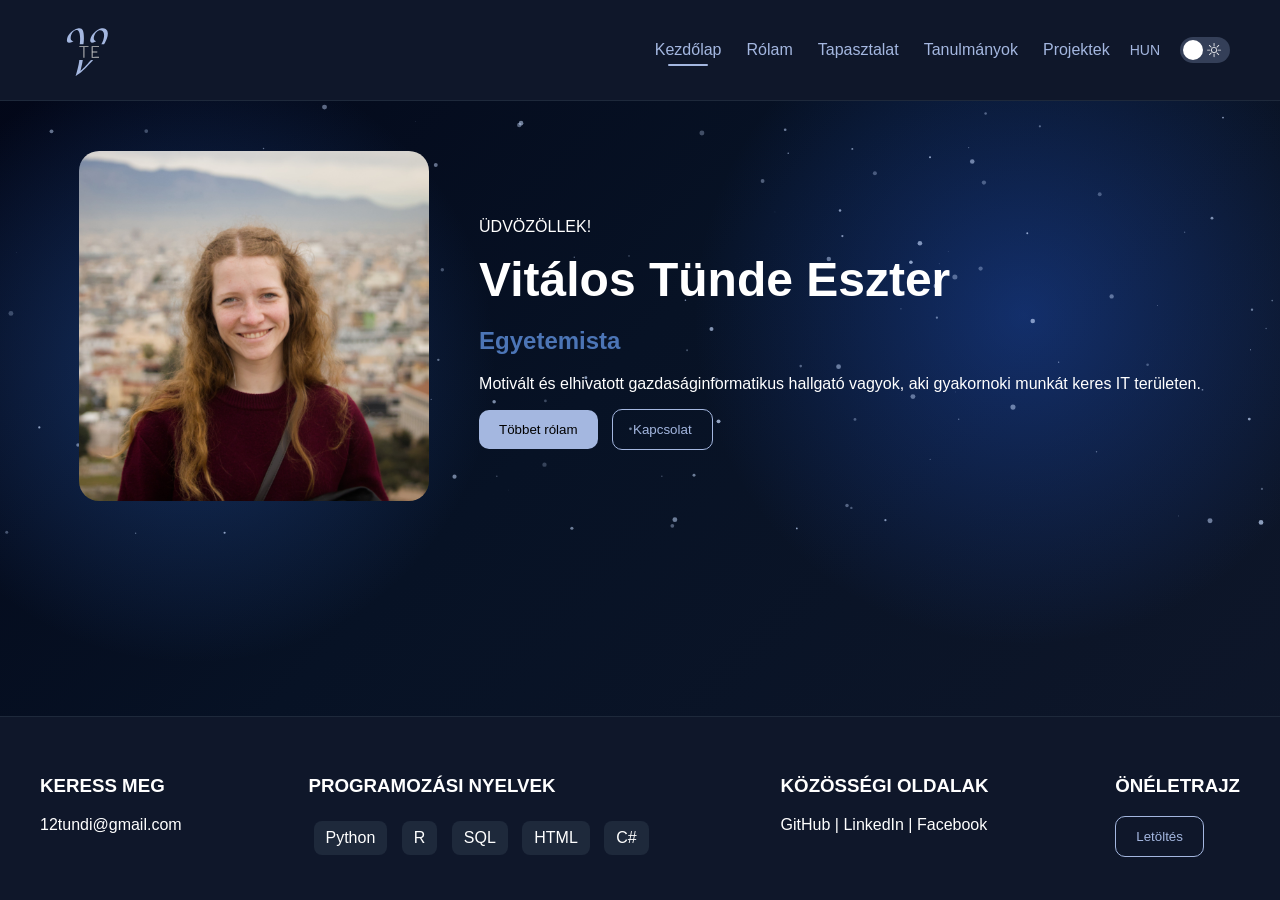
==== commit 59615b45: "Add multilingual about page and update language order" ====
--- a/index.html
+++ b/index.html
@@ -80,7 +80,7 @@
         </p>
 
         <div class="hero-buttons">
-            <button class="btn btn-primary">Többet rólam</button>
+            <a class="btn btn-primary" href="about.html">Többet rólam</a>
             <button class="btn btn-secondary">Kapcsolat</button>
         </div>
     </div>
--- a/style.css
+++ b/style.css
@@ -80,6 +80,68 @@
     overflow-wrap: anywhere;
 }
 
+.about-grid {
+    display: grid;
+    gap: 20px;
+}
+
+.about-secondary {
+    display: grid;
+    grid-template-columns: repeat(2, minmax(0, 1fr));
+    align-items: stretch;
+    gap: 20px;
+}
+
+.about-skills .about-details > div {
+    grid-template-columns: minmax(0, 1fr) minmax(0, 1.4fr);
+}
+
+.timeline-card.about-card::before {
+    content: none;
+}
+
+.about-card h2 {
+    padding-bottom: 12px;
+    border-bottom: 1px solid rgba(var(--nav-link-color-rgb), 0.35);
+    margin-bottom: 16px;
+}
+
+.about-intro {
+    min-width: 0;
+}
+
+.about-intro p + p {
+    margin-top: 14px;
+}
+
+.about-intro p {
+    text-indent: 2em;
+    text-align: justify;
+    hyphens: auto;
+}
+
+.about-details {
+    margin: 0;
+    color: var(--nav-link-color);
+    font-size: 16px;
+    line-height: 1.6;
+}
+
+.about-details > div {
+    display: grid;
+    grid-template-columns: minmax(0, 1fr) minmax(0, 1.4fr);
+    gap: 12px;
+    margin-top: 6px;
+}
+
+.about-details dt {
+    font-weight: 600;
+}
+
+.about-details dd {
+    margin: 0;
+}
+
 .timeline {
     position: relative;
     list-style: none;
@@ -459,6 +521,13 @@
     margin-right: 10px;
 }
 
+a.btn {
+    display: inline-block;
+    text-decoration: none;
+    font-size: 13.3333px;
+    box-sizing: border-box;
+}
+
 .btn-primary {
     background: var(--btn-primary-bg);
     color: var(--btn-primary-color);
--- a/responsive.css
+++ b/responsive.css
@@ -1,4 +1,9 @@
 @media (max-width: 800px) {
+    .about-grid,
+    .about-secondary {
+        grid-template-columns: minmax(0, 1fr);
+    }
+
     .timeline-page {
         padding: 40px 24px 56px;
     }
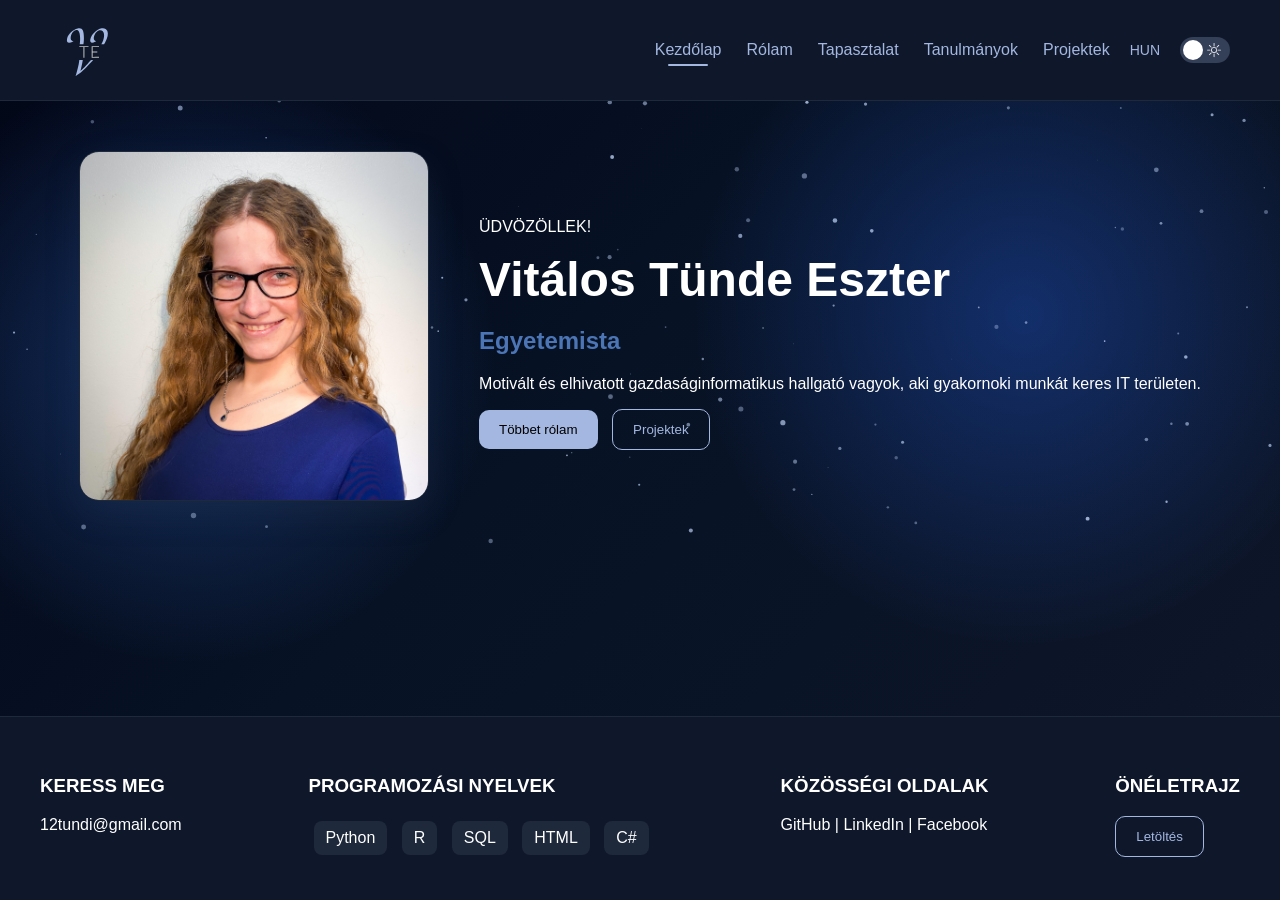
==== commit 6388d41b: "Add localized CV downloads and update portfolio content" ====
--- a/index.html
+++ b/index.html
@@ -81,7 +81,7 @@
 
         <div class="hero-buttons">
             <a class="btn btn-primary" href="about.html">Többet rólam</a>
-            <button class="btn btn-secondary">Kapcsolat</button>
+            <a class="btn btn-secondary" href="projects.html">Projektek</a>
         </div>
     </div>
 </section>
@@ -114,7 +114,7 @@
 
     <div>
         <h3>ÖNÉLETRAJZ</h3>
-        <button class="btn btn-secondary">Letöltés</button>
+        <a class="btn btn-secondary" href="cv/Vitalos_Tunde_HU.pdf" download>Letöltés</a>
     </div>
 
 </footer>
--- a/style.css
+++ b/style.css
@@ -504,6 +504,12 @@
     padding: 50px;
 }
 
+.hero > img {
+    box-sizing: border-box;
+    border: 1.5px solid #1e293b;
+    box-shadow: 0 12px 32px rgba(45, 60, 87, 0.25);
+}
+
 .hero-text h1 {
     font-size: 48px;
     margin: 10px 0;
@@ -547,6 +553,21 @@
     background-color: var(--footer-bg);
 }
 
+.projects-placeholder {
+    display: grid;
+    place-items: center;
+    min-height: 35vh;
+    color: var(--nav-link-color);
+    text-align: center;
+}
+
+.projects-placeholder p {
+    margin: 0;
+    font-size: clamp(28px, 5vw, 48px);
+    font-weight: 300;
+    letter-spacing: 0.04em;
+}
+
 .tag {
     background: var(--tag-bg);
     padding: 8px 12px;
